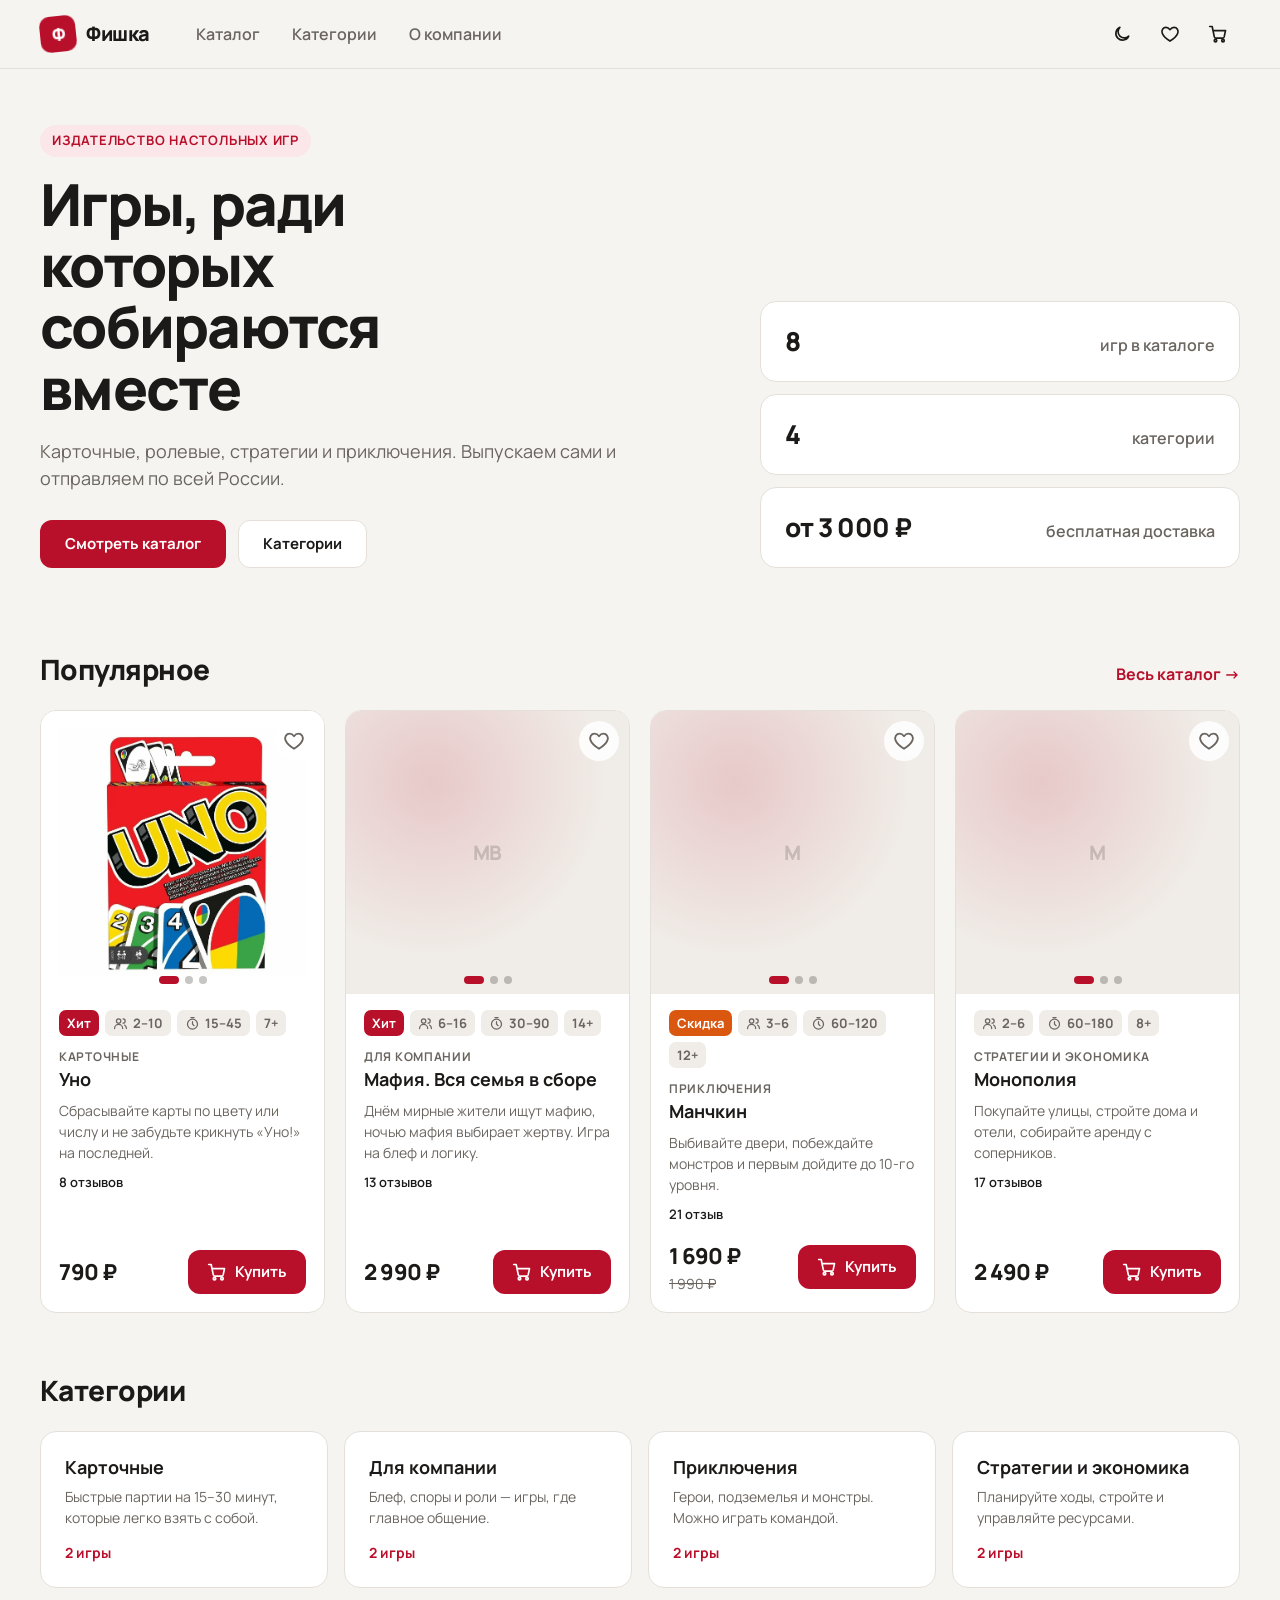
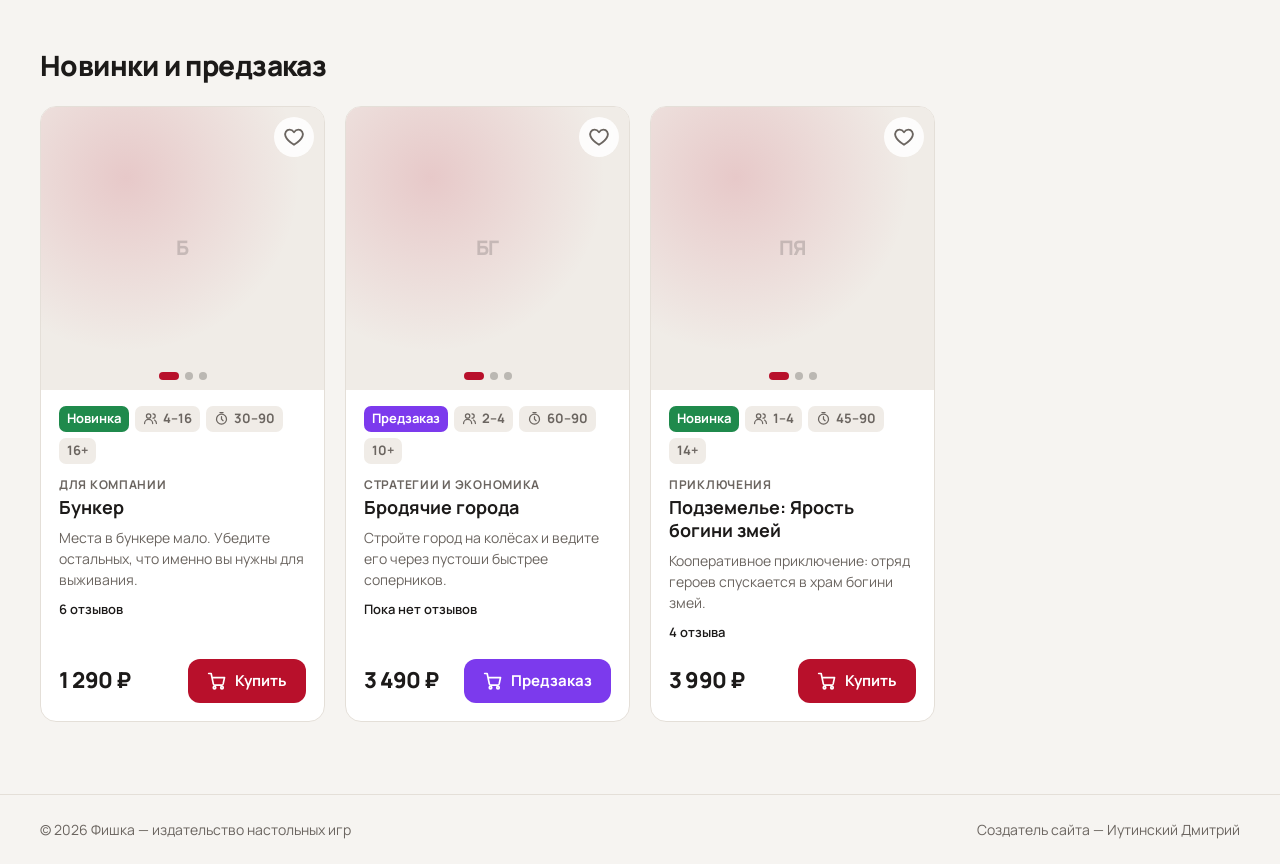
==== web/Board_game_catalog/index.html @ b1ff1ef6 "практика и web" ====
<!doctype html>
<html lang="ru">
  <head>
    <meta charset="UTF-8" />
    <meta name="viewport" content="width=device-width, initial-scale=1.0" />
    <meta name="description" content="Фишка — издательство настольных игр. Каталог игр для семьи и компании." />
    <meta name="theme-color" content="#b8102b" />
    <title>Фишка</title>
    <link
      rel="icon"
      href="data:image/svg+xml,<svg xmlns='http://www.w3.org/2000/svg' viewBox='0 0 100 100'><text y='.9em' font-size='90'></text></svg>"
    />
    <link rel="preconnect" href="https://fonts.googleapis.com" />
    <link rel="preconnect" href="https://fonts.gstatic.com" crossorigin />
    <link
      rel="stylesheet"
      href="https://fonts.googleapis.com/css2?family=Manrope:wght@400;500;600;700;800&display=swap"
    />
    <link rel="stylesheet" href="css/styles.css" />
    <script src="js/theme.js"></script>
    <script defer src="js/data.js"></script>
    <script defer src="js/dom.js"></script>
    <script defer src="js/router.js"></script>
    <script defer src="js/store.js"></script>
    <script defer src="js/components.js"></script>
    <script defer src="js/views.js"></script>
    <script defer src="js/main.js"></script>
  </head>
  <body>
    <header class="header">
      <div class="header__inner container">
        <a href="#/" class="logo">
          <span class="logo__mark" aria-hidden="true">Ф</span>
          <span>Фишка</span>
        </a>
        <nav class="nav" id="site-nav" aria-label="Основное меню"></nav>
        <div class="header__actions">
          <button class="icon-btn theme-toggle" type="button" aria-label="Тёмная тема"></button>
          <a class="icon-btn" href="#/favorites" aria-label="Избранное">
            <svg viewBox="0 0 24 24" aria-hidden="true"><path d="M12 20.5s-7.5-4.6-9.3-9.4C1.4 7.6 3.6 4 7.2 4c2 0 3.6 1.1 4.8 2.8C13.2 5.1 14.8 4 16.8 4c3.6 0 5.8 3.6 4.5 7.1-1.8 4.8-9.3 9.4-9.3 9.4z" /></svg>
            <span class="counter-badge" id="fav-count" hidden></span>
          </a>
          <a class="icon-btn" href="#/cart" aria-label="Корзина">
            <svg viewBox="0 0 24 24" aria-hidden="true"><circle cx="9" cy="20" r="1.5" /><circle cx="18" cy="20" r="1.5" /><path d="M2 3h3l2.6 12.4a2 2 0 0 0 2 1.6h7.8a2 2 0 0 0 2-1.5L21 8H6" /></svg>
            <span class="counter-badge" id="cart-count" hidden></span>
          </a>
          <button
            class="burger"
            type="button"
            aria-controls="site-nav"
            aria-expanded="false"
            aria-label="Открыть меню"
          >
            <span class="burger__line"></span>
          </button>
        </div>
      </div>
    </header>
    <main class="container">
      <nav class="breadcrumbs" aria-label="Хлебные крошки"></nav>
      <section class="page" id="app" tabindex="-1"></section>
    </main>
    <footer class="footer">
      <div class="container footer__inner">
        <span>© 2026 Фишка — издательство настольных игр</span>
        <span>Создатель сайта — Иутинский Дмитрий</span>
      </div>
    </footer>
  </body>
</html>
---- web/Board_game_catalog/css/styles.css ----
:root {
  --bg: #f6f4f1;
  --surface: #ffffff;
  --surface-2: #f0ece7;
  --text: #1c1a19;
  --muted: #6b6560;
  --border: #e4dfd8;
  --accent: #b8102b;
  --accent-hover: #970c22;
  --accent-soft: #fbe7ea;
  --preorder: #7c3aed;
  --preorder-hover: #6526cf;
  --new: #1f8a4c;
  --sale: #d9570f;
  --star: #e2a400;
  --radius: 16px;
  --radius-sm: 12px;
  --shadow: 0 1px 2px rgb(28 26 25 / 0.04), 0 10px 28px rgb(28 26 25 / 0.08);
  --header-h: 68px;

  font-family: "Manrope", system-ui, -apple-system, "Segoe UI", Roboto, sans-serif;
  line-height: 1.5;
  color: var(--text);
  background: var(--bg);
  color-scheme: light;
}

:root[data-theme="dark"] {
  --bg: #121112;
  --surface: #1c1b1d;
  --surface-2: #272529;
  --text: #f2efec;
  --muted: #a29c97;
  --border: #333035;
  --accent: #e0334f;
  --accent-hover: #f04a65;
  --accent-soft: #3a1820;
  --preorder: #9a63ff;
  --preorder-hover: #ad80ff;
  --new: #3cc27a;
  --sale: #ff8a45;
  --star: #ffc53d;
  --shadow: 0 1px 2px rgb(0 0 0 / 0.3), 0 10px 28px rgb(0 0 0 / 0.4);

  color-scheme: dark;
}

*,
*::before,
*::after {
  box-sizing: border-box;
}

html {
  scroll-padding-top: calc(var(--header-h) + 16px);
  -webkit-text-size-adjust: 100%;
}

body {
  display: flex;
  flex-direction: column;
  min-height: 100vh;
  margin: 0;
  background: var(--bg);
  transition: background-color 0.2s, color 0.2s;
  -webkit-font-smoothing: antialiased;
}

body.no-scroll {
  overflow: hidden;
}

main {
  flex: 1;
}

h1,
h2,
h3,
p,
ul,
ol,
dl,
dd {
  margin: 0;
}

h1 {
  margin-bottom: 20px;
  font-size: clamp(28px, 4vw, 40px);
  font-weight: 800;
  line-height: 1.15;
  letter-spacing: -0.02em;
}

h2 {
  font-size: clamp(22px, 3vw, 28px);
  font-weight: 800;
  letter-spacing: -0.02em;
}

a {
  color: inherit;
}

img {
  display: block;
  max-width: 100%;
}

button,
input,
select {
  font: inherit;
  color: inherit;
}

button {
  cursor: pointer;
}

:focus-visible {
  outline: 2px solid var(--accent);
  outline-offset: 2px;
}

.container {
  width: min(100% - 32px, 1200px);
  margin-inline: auto;
}

.icon {
  display: inline-grid;
  place-items: center;
  flex-shrink: 0;
}

.icon svg,
.icon-btn svg {
  width: 20px;
  height: 20px;
  fill: none;
  stroke: currentColor;
  stroke-width: 2;
  stroke-linecap: round;
  stroke-linejoin: round;
}

.header {
  position: sticky;
  top: 0;
  z-index: 20;
  background: color-mix(in srgb, var(--bg) 85%, transparent);
  backdrop-filter: saturate(180%) blur(14px);
  -webkit-backdrop-filter: saturate(180%) blur(14px);
  border-bottom: 1px solid var(--border);
}

.header__inner {
  position: relative;
  display: flex;
  align-items: center;
  gap: 32px;
  height: var(--header-h);
}

.logo {
  display: inline-flex;
  align-items: center;
  gap: 10px;
  font-size: 20px;
  font-weight: 800;
  letter-spacing: -0.02em;
  text-decoration: none;
}

.logo__mark {
  display: grid;
  place-items: center;
  width: 36px;
  height: 36px;
  border-radius: 10px;
  background: var(--accent);
  color: #fff;
  font-size: 18px;
  transform: rotate(-6deg);
  transition: transform 0.3s;
}

.logo:hover .logo__mark {
  transform: rotate(6deg);
}

.nav {
  margin-right: auto;
}

.nav__list {
  display: flex;
  gap: 4px;
  padding: 0;
  list-style: none;
}

.nav__link {
  display: block;
  padding: 8px 14px;
  border-radius: 10px;
  font-weight: 600;
  color: var(--muted);
  text-decoration: none;
  transition: background 0.15s, color 0.15s;
}

.nav__link:hover {
  color: var(--text);
  background: var(--surface-2);
}

.nav__link[aria-current="page"],
.nav__link.is-parent {
  color: var(--accent);
  background: var(--accent-soft);
}

.header__actions {
  display: flex;
  align-items: center;
  gap: 4px;
}

.icon-btn {
  position: relative;
  display: grid;
  place-items: center;
  width: 44px;
  height: 44px;
  padding: 0;
  border: 0;
  border-radius: 12px;
  background: transparent;
  font-size: 20px;
  line-height: 1;
  text-decoration: none;
  transition: background 0.15s, color 0.15s;
}

.icon-btn:hover {
  background: var(--surface-2);
}

.icon-btn--small {
  width: 36px;
  height: 36px;
  color: var(--muted);
}

.icon-btn--small:hover {
  color: var(--accent);
}

.counter-badge {
  position: absolute;
  top: 3px;
  right: 1px;
  min-width: 20px;
  height: 20px;
  padding: 0 5px;
  border: 2px solid var(--bg);
  border-radius: 10px;
  background: var(--accent);
  color: #fff;
  font-size: 11px;
  font-weight: 800;
  line-height: 16px;
  text-align: center;
}

.counter-badge[hidden] {
  display: none;
}

.burger {
  position: relative;
  display: none;
  width: 44px;
  height: 44px;
  padding: 0;
  border: 0;
  border-radius: 12px;
  background: transparent;
}

.burger__line,
.burger__line::before,
.burger__line::after {
  position: absolute;
  left: 11px;
  width: 22px;
  height: 2px;
  border-radius: 2px;
  background: var(--text);
  transition: transform 0.2s, opacity 0.2s;
}

.burger__line {
  top: 21px;
}

.burger__line::before,
.burger__line::after {
  content: "";
  left: 0;
}

.burger__line::before {
  top: -7px;
}

.burger__line::after {
  top: 7px;
}

.burger[aria-expanded="true"] .burger__line {
  background: transparent;
}

.burger[aria-expanded="true"] .burger__line::before {
  transform: translateY(7px) rotate(45deg);
}

.burger[aria-expanded="true"] .burger__line::after {
  transform: translateY(-7px) rotate(-45deg);
}

.breadcrumbs__list {
  display: flex;
  flex-wrap: wrap;
  gap: 6px;
  padding: 20px 0 0;
  list-style: none;
  font-size: 14px;
  color: var(--muted);
}

.breadcrumbs__list li + li::before {
  content: "/";
  margin-right: 6px;
  opacity: 0.5;
}

.breadcrumbs__list a {
  text-decoration: none;
}

.breadcrumbs__list a:hover {
  color: var(--accent);
}

.breadcrumbs__list [aria-current] {
  color: var(--text);
  font-weight: 600;
}

.page {
  padding: 24px 0 72px;
  outline: none;
  animation: fade 0.3s ease both;
}

@keyframes fade {
  from {
    opacity: 0;
    transform: translateY(8px);
  }
}

.lead {
  max-width: 60ch;
  font-size: 18px;
  color: var(--muted);
}

.button {
  display: inline-flex;
  align-items: center;
  justify-content: center;
  gap: 8px;
  min-height: 48px;
  padding: 0 24px;
  border: 1.5px solid transparent;
  border-radius: var(--radius-sm);
  background: var(--accent);
  color: #fff;
  font-weight: 700;
  font-size: 15px;
  text-decoration: none;
  white-space: nowrap;
  transition: background 0.15s, color 0.15s, border-color 0.15s, transform 0.1s;
}

.button:hover {
  background: var(--accent-hover);
}

.button:active {
  transform: scale(0.97);
}

.button--ghost {
  border-color: var(--border);
  background: var(--surface);
  color: var(--text);
}

.button--ghost:hover {
  border-color: var(--muted);
  background: var(--surface);
}

.button--small {
  min-height: 44px;
  padding: 0 16px;
}

.button--block {
  width: 100%;
}

.button--buy {
  min-height: 44px;
  padding: 0 18px;
}

.button--preorder {
  background: var(--preorder);
}

.button--preorder:hover {
  background: var(--preorder-hover);
}

.button--buy.is-added {
  background: var(--accent-soft);
  color: var(--accent);
}

.link-btn {
  margin-top: 12px;
  padding: 8px 0;
  border: 0;
  background: none;
  color: var(--muted);
  font-size: 14px;
  font-weight: 600;
}

.link-btn:hover {
  color: var(--accent);
}

.hero {
  display: grid;
  grid-template-columns: 1.4fr 1fr;
  gap: 48px;
  align-items: end;
  padding: 32px 0 24px;
}

.hero__label {
  display: inline-block;
  margin-bottom: 16px;
  padding: 6px 12px;
  border-radius: 999px;
  background: var(--accent-soft);
  color: var(--accent);
  font-size: 13px;
  font-weight: 700;
  letter-spacing: 0.06em;
  text-transform: uppercase;
}

.hero__title {
  max-width: 14ch;
  font-size: clamp(34px, 5.5vw, 58px);
  line-height: 1.06;
  letter-spacing: -0.03em;
}

.hero__actions {
  display: flex;
  flex-wrap: wrap;
  gap: 12px;
  margin-top: 28px;
}

.stats {
  display: grid;
  gap: 12px;
  padding: 0;
  list-style: none;
}

.stat {
  display: flex;
  align-items: baseline;
  justify-content: space-between;
  gap: 16px;
  padding: 20px 24px;
  border: 1px solid var(--border);
  border-radius: var(--radius);
  background: var(--surface);
  text-decoration: none;
  transition: border-color 0.15s, transform 0.15s;
}

.stat:hover {
  border-color: var(--accent);
  transform: translateX(-4px);
}

.stat__value {
  font-size: 26px;
  font-weight: 800;
  letter-spacing: -0.02em;
}

.stat__label {
  color: var(--muted);
  font-weight: 600;
}

.block {
  margin-top: 56px;
}

.block > h2 {
  margin-bottom: 20px;
}

.block__head {
  display: flex;
  align-items: baseline;
  justify-content: space-between;
  gap: 16px;
  margin-bottom: 20px;
}

.more {
  color: var(--accent);
  font-weight: 700;
  text-decoration: none;
}

.more:hover {
  text-decoration: underline;
}

.toolbar {
  display: grid;
  grid-template-columns: 2fr repeat(4, 1fr) auto;
  gap: 12px;
  align-items: end;
  margin-bottom: 12px;
}

.field {
  display: grid;
  gap: 6px;
}

.field label {
  font-size: 13px;
  font-weight: 700;
  color: var(--muted);
}

.input,
.select {
  width: 100%;
  height: 44px;
  padding: 0 14px;
  border: 1.5px solid var(--border);
  border-radius: var(--radius-sm);
  background: var(--surface);
  font-size: 15px;
  transition: border-color 0.15s;
  appearance: none;
  -webkit-appearance: none;
}

.select {
  padding-right: 36px;
  background-image: url("data:image/svg+xml,%3Csvg xmlns='http://www.w3.org/2000/svg' viewBox='0 0 24 24' fill='none' stroke='%23888' stroke-width='2' stroke-linecap='round'%3E%3Cpath d='m6 9 6 6 6-6'/%3E%3C/svg%3E");
  background-repeat: no-repeat;
  background-position: right 12px center;
  background-size: 16px;
  cursor: pointer;
}

.input:hover,
.select:hover {
  border-color: var(--muted);
}

.input:focus,
.select:focus {
  outline: none;
  border-color: var(--accent);
}

.counter {
  margin-bottom: 20px;
  color: var(--muted);
  font-size: 14px;
  font-weight: 600;
}

.cards {
  display: grid;
  grid-template-columns: repeat(auto-fill, minmax(260px, 1fr));
  gap: 20px;
  padding: 0;
  list-style: none;
}

.card {
  display: flex;
  flex-direction: column;
  overflow: hidden;
  border: 1px solid var(--border);
  border-radius: var(--radius);
  background: var(--surface);
  transition: box-shadow 0.2s, transform 0.2s;
}

.card:hover {
  box-shadow: var(--shadow);
  transform: translateY(-3px);
}

.card__media {
  position: relative;
}

.card__body {
  display: flex;
  flex: 1;
  flex-direction: column;
  padding: 16px 18px 18px;
}

.card__category {
  margin-top: 12px;
  color: var(--muted);
  font-size: 12px;
  font-weight: 700;
  letter-spacing: 0.06em;
  text-decoration: none;
  text-transform: uppercase;
}

.card__category:hover {
  color: var(--accent);
}

.card__title {
  margin-top: 2px;
  font-size: 18px;
  font-weight: 700;
  line-height: 1.3;
}

.card__title a {
  text-decoration: none;
}

.card__title a:hover {
  color: var(--accent);
}

.card__desc {
  display: -webkit-box;
  margin-top: 8px;
  overflow: hidden;
  color: var(--muted);
  font-size: 14px;
  -webkit-line-clamp: 3;
  -webkit-box-orient: vertical;
}

.card__reviews {
  margin-top: 10px;
  font-size: 13px;
  font-weight: 600;
}

.card__footer {
  display: flex;
  align-items: center;
  justify-content: space-between;
  gap: 12px;
  margin-top: auto;
  padding-top: 16px;
}

.photo {
  position: relative;
  display: grid;
  place-items: center;
  width: 100%;
  height: 100%;
  overflow: hidden;
  background:
    radial-gradient(circle at 30% 25%, color-mix(in srgb, var(--accent) 16%, transparent), transparent 60%),
    var(--surface-2);
}

.photo::before {
  content: attr(data-label);
  color: color-mix(in srgb, var(--text) 18%, transparent);
  font-size: clamp(20px, 22%, 64px);
  font-weight: 800;
  letter-spacing: -0.04em;
}

.photo img {
  position: absolute;
  inset: 0;
  width: 100%;
  height: 100%;
  padding: 6%;
  object-fit: contain;
  background: var(--surface);
}

.carousel {
  position: relative;
  aspect-ratio: 1 / 1;
  overflow: hidden;
  background: var(--surface-2);
}

.carousel__track {
  display: flex;
  height: 100%;
  transition: transform 0.4s cubic-bezier(0.4, 0, 0.2, 1);
}

.carousel__track > * {
  flex: 0 0 100%;
  height: 100%;
}

.carousel__link {
  display: block;
  text-decoration: none;
}

.cart-item__photo {
  text-decoration: none;
}

.carousel__btn {
  position: absolute;
  top: 50%;
  display: grid;
  place-items: center;
  width: 36px;
  height: 36px;
  margin-top: -18px;
  padding: 0;
  border: 0;
  border-radius: 50%;
  background: var(--surface);
  box-shadow: var(--shadow);
  opacity: 0;
  transition: opacity 0.2s;
}

.carousel__btn--prev {
  left: 10px;
}

.carousel__btn--next {
  right: 10px;
}

.carousel:hover .carousel__btn,
.carousel__btn:focus-visible {
  opacity: 1;
}

.carousel__dots {
  position: absolute;
  bottom: 10px;
  left: 50%;
  display: flex;
  gap: 6px;
  transform: translateX(-50%);
}

.carousel__dot {
  width: 8px;
  height: 8px;
  padding: 0;
  border: 0;
  border-radius: 4px;
  background: color-mix(in srgb, var(--text) 25%, transparent);
  transition: width 0.2s, background 0.2s;
}

.carousel__dot.is-active {
  width: 20px;
  background: var(--accent);
}

.carousel--big {
  border-radius: var(--radius);
  border: 1px solid var(--border);
}

.carousel--big .carousel__btn {
  width: 44px;
  height: 44px;
  margin-top: -22px;
  opacity: 1;
}

.gallery {
  display: grid;
  gap: 12px;
  align-content: start;
}

.thumbs {
  display: grid;
  grid-template-columns: repeat(3, 1fr);
  gap: 12px;
}

.thumbs__item {
  aspect-ratio: 1 / 1;
  padding: 0;
  overflow: hidden;
  border: 2px solid var(--border);
  border-radius: var(--radius-sm);
  background: none;
  transition: border-color 0.15s;
}

.thumbs__item.is-active {
  border-color: var(--accent);
}

.thumbs__item .photo::before {
  font-size: 22px;
}

.fav {
  position: absolute;
  top: 10px;
  right: 10px;
  display: grid;
  place-items: center;
  width: 40px;
  height: 40px;
  padding: 0;
  border: 0;
  border-radius: 50%;
  background: color-mix(in srgb, var(--surface) 85%, transparent);
  color: var(--muted);
  backdrop-filter: blur(6px);
  transition: color 0.15s, transform 0.15s;
}

.fav svg {
  width: 22px;
  height: 22px;
}

.fav:hover,
.fav.is-active {
  color: var(--accent);
}

.fav:active {
  transform: scale(0.88);
}

.fav.is-active svg {
  fill: currentColor;
}

.fav--static {
  position: static;
  width: 44px;
  height: 44px;
  flex-shrink: 0;
  border: 1.5px solid var(--border);
  border-radius: var(--radius-sm);
  background: var(--surface);
}

.chips {
  display: flex;
  flex-wrap: wrap;
  gap: 6px;
}

.chip,
.badge {
  display: inline-flex;
  align-items: center;
  gap: 5px;
  height: 26px;
  padding: 0 8px;
  border-radius: 7px;
  font-size: 13px;
  font-weight: 700;
  white-space: nowrap;
}

.chip {
  background: var(--surface-2);
  color: var(--muted);
}

.chip .icon svg {
  width: 15px;
  height: 15px;
}

.badge {
  color: #fff;
}

.badge--hit {
  background: var(--accent);
}

.badge--new {
  background: var(--new);
}

.badge--sale {
  background: var(--sale);
}

.badge--preorder {
  background: var(--preorder);
}

.price {
  display: flex;
  flex-direction: column;
}

.price__now {
  font-size: 22px;
  font-weight: 800;
  letter-spacing: -0.02em;
  white-space: nowrap;
}

.price__old {
  color: var(--muted);
  font-size: 14px;
  text-decoration: line-through;
}

.price--big {
  flex-direction: row;
  align-items: baseline;
  gap: 12px;
}

.price--big .price__now {
  font-size: 34px;
}

.price--big .price__old {
  font-size: 18px;
}

.game {
  display: grid;
  grid-template-columns: minmax(0, 1fr) minmax(0, 1fr);
  gap: 48px;
  align-items: start;
}

.game__info {
  display: grid;
  gap: 16px;
}

.game__title {
  margin: 0;
}

.game__meta {
  color: var(--muted);
  font-weight: 600;
}

.game__meta a {
  color: var(--accent);
  text-decoration: none;
}

.buy-box {
  display: grid;
  gap: 16px;
  padding: 20px;
  border: 1px solid var(--border);
  border-radius: var(--radius);
  background: var(--surface);
}

.buy-box__row {
  display: flex;
  gap: 10px;
}

.buy-box__row .button--buy {
  flex: 1;
}

.buy-box__note {
  color: var(--muted);
  font-size: 14px;
}

.stepper {
  display: inline-flex;
  align-items: center;
  flex-shrink: 0;
  height: 44px;
  border: 1.5px solid var(--border);
  border-radius: var(--radius-sm);
  background: var(--surface);
}

.stepper button {
  width: 40px;
  height: 100%;
  padding: 0;
  border: 0;
  background: none;
  color: var(--muted);
  font-size: 20px;
  font-weight: 600;
}

.stepper button:hover {
  color: var(--accent);
}

.stepper__value {
  min-width: 28px;
  font-weight: 800;
  text-align: center;
}

.info {
  display: grid;
  grid-template-columns: max-content 1fr;
  gap: 10px 24px;
}

.info dt {
  color: var(--muted);
}

.info dd {
  font-weight: 600;
}

.info a {
  color: var(--accent);
}

.tabs__list {
  display: flex;
  gap: 4px;
  overflow-x: auto;
  border-bottom: 1px solid var(--border);
  scrollbar-width: none;
}

.tabs__btn {
  padding: 12px 18px;
  border: 0;
  border-bottom: 3px solid transparent;
  background: none;
  color: var(--muted);
  font-weight: 700;
  white-space: nowrap;
  transition: color 0.15s, border-color 0.15s;
}

.tabs__btn:hover {
  color: var(--text);
}

.tabs__btn[aria-selected="true"] {
  border-bottom-color: var(--accent);
  color: var(--text);
}

.tabs__panel {
  display: grid;
  gap: 12px;
  max-width: 72ch;
  padding-top: 20px;
  font-size: 17px;
}

.list,
.steps {
  display: grid;
  gap: 10px;
  padding: 0;
  list-style: none;
}

.list li {
  display: flex;
  gap: 10px;
}

.list li::before {
  content: "";
  flex-shrink: 0;
  width: 8px;
  height: 8px;
  margin-top: 9px;
  border-radius: 2px;
  background: var(--accent);
  transform: rotate(45deg);
}

.steps {
  counter-reset: step;
}

.steps li {
  display: flex;
  align-items: center;
  gap: 14px;
  counter-increment: step;
}

.steps li::before {
  content: counter(step);
  display: grid;
  place-items: center;
  flex-shrink: 0;
  width: 32px;
  height: 32px;
  border-radius: 9px;
  background: var(--accent-soft);
  color: var(--accent);
  font-weight: 800;
}

.categories {
  display: grid;
  grid-template-columns: repeat(auto-fill, minmax(240px, 1fr));
  gap: 16px;
  padding: 0;
  list-style: none;
}

.category-card {
  display: flex;
  flex-direction: column;
  gap: 6px;
  height: 100%;
  padding: 24px;
  border: 1px solid var(--border);
  border-radius: var(--radius);
  background: var(--surface);
  text-decoration: none;
  transition: border-color 0.15s, transform 0.15s;
}

.category-card:hover {
  border-color: var(--accent);
  transform: translateY(-3px);
}

.category-card__title {
  font-size: 18px;
  line-height: 1.3;
}

.category-card__text {
  color: var(--muted);
  font-size: 14px;
}

.category-card__count {
  margin-top: auto;
  padding-top: 8px;
  color: var(--accent);
  font-size: 14px;
  font-weight: 700;
}

.cart {
  display: grid;
  grid-template-columns: minmax(0, 1fr) 380px;
  gap: 32px;
  align-items: start;
}

.cart__list {
  padding: 0;
  list-style: none;
  border: 1px solid var(--border);
  border-radius: var(--radius);
  background: var(--surface);
}

.cart-item {
  display: grid;
  grid-template-columns: 88px minmax(0, 1fr) auto auto;
  gap: 16px;
  align-items: center;
  padding: 16px 20px;
}

.cart-item + .cart-item {
  border-top: 1px solid var(--border);
}

.cart-item__photo {
  display: block;
  width: 88px;
  height: 88px;
  overflow: hidden;
  border-radius: var(--radius-sm);
}

.cart-item__photo .photo::before {
  font-size: 22px;
}

.cart-item__info {
  display: grid;
  gap: 4px;
  justify-items: start;
}

.cart-item__title {
  font-weight: 700;
  text-decoration: none;
}

.cart-item__title:hover {
  color: var(--accent);
}

.cart-item__meta {
  color: var(--muted);
  font-size: 14px;
}

.cart-item .stepper {
  height: 36px;
  margin-top: 4px;
}

.cart-item .stepper button {
  width: 34px;
}

.cart-item__sum {
  font-size: 18px;
  white-space: nowrap;
}

.summary {
  position: sticky;
  top: calc(var(--header-h) + 16px);
  display: grid;
  gap: 16px;
  padding: 24px;
  border: 1px solid var(--border);
  border-radius: var(--radius);
  background: var(--surface);
}

.summary .info {
  grid-template-columns: 1fr auto;
}

.summary .info dd {
  text-align: right;
}

.summary__hint {
  padding: 10px 12px;
  border-radius: 10px;
  background: var(--accent-soft);
  color: var(--accent);
  font-size: 14px;
  font-weight: 600;
}

.summary__total {
  display: flex;
  justify-content: space-between;
  padding-top: 16px;
  border-top: 1px solid var(--border);
  font-size: 20px;
  font-weight: 800;
}

.order-form {
  display: grid;
  gap: 12px;
}

.order-form .button {
  margin-top: 4px;
}

.features {
  display: grid;
  grid-template-columns: repeat(3, 1fr);
  gap: 16px;
  margin-top: 32px;
  padding: 0;
  list-style: none;
}

.feature {
  padding: 24px;
  border: 1px solid var(--border);
  border-radius: var(--radius);
  background: var(--surface);
}

.feature h3 {
  font-size: 18px;
  line-height: 1.3;
}

.feature p {
  margin-top: 8px;
  color: var(--muted);
}

.empty {
  display: grid;
  justify-items: center;
  gap: 8px;
  padding: 56px 16px;
  border: 1.5px dashed var(--border);
  border-radius: var(--radius);
  color: var(--muted);
  text-align: center;
}

.empty__title {
  color: var(--text);
  font-size: 20px;
  font-weight: 700;
}

.empty .button {
  margin-top: 12px;
}

.footer {
  padding: 24px 0;
  border-top: 1px solid var(--border);
  color: var(--muted);
  font-size: 14px;
}

.footer__inner {
  display: flex;
  flex-wrap: wrap;
  justify-content: space-between;
  gap: 8px;
}

.toast {
  position: fixed;
  left: 50%;
  bottom: calc(24px + env(safe-area-inset-bottom));
  z-index: 50;
  max-width: calc(100% - 32px);
  padding: 14px 20px;
  border-radius: var(--radius-sm);
  background: var(--text);
  color: var(--bg);
  font-weight: 600;
  box-shadow: var(--shadow);
  opacity: 0;
  pointer-events: none;
  transform: translate(-50%, 20px);
  transition: opacity 0.25s, transform 0.25s;
}

.toast.is-visible {
  opacity: 1;
  transform: translate(-50%, 0);
}

@media (max-width: 1024px) {
  .toolbar {
    grid-template-columns: repeat(3, 1fr);
  }

  .toolbar .field:first-child {
    grid-column: 1 / -1;
  }

  .cart {
    grid-template-columns: 1fr;
  }

  .summary {
    position: static;
  }
}

@media (max-width: 860px) {
  .header__inner {
    gap: 12px;
  }

  .burger {
    display: block;
  }

  .header__actions {
    margin-left: auto;
  }

  .nav {
    position: absolute;
    top: 100%;
    left: -16px;
    right: -16px;
    margin: 0;
    padding: 8px 16px 16px;
    border-bottom: 1px solid var(--border);
    background: var(--bg);
    box-shadow: var(--shadow);
    visibility: hidden;
    opacity: 0;
    transform: translateY(-8px);
    transition: opacity 0.2s, transform 0.2s, visibility 0.2s;
  }

  .nav.is-open {
    visibility: visible;
    opacity: 1;
    transform: none;
  }

  .nav__list {
    flex-direction: column;
  }

  .nav__link {
    padding: 12px 14px;
  }

  .hero {
    grid-template-columns: 1fr;
    gap: 28px;
  }

  .stats {
    grid-template-columns: repeat(3, 1fr);
  }

  .stat {
    flex-direction: column;
    gap: 2px;
    padding: 16px;
  }

  .game {
    grid-template-columns: 1fr;
    gap: 28px;
  }

  .features {
    grid-template-columns: 1fr;
  }
}

@media (max-width: 600px) {
  :root {
    --header-h: 60px;
  }

  .lead {
    font-size: 16px;
  }

  .hero__actions .button {
    flex: 1;
  }

  .stats {
    gap: 8px;
  }

  .stat {
    padding: 12px;
  }

  .stat__value {
    font-size: 18px;
  }

  .stat__label {
    font-size: 12px;
  }

  .toolbar {
    grid-template-columns: 1fr 1fr;
  }

  .toolbar .button {
    grid-column: 1 / -1;
  }

  .cards {
    grid-template-columns: repeat(2, minmax(0, 1fr));
    gap: 12px;
  }

  .card__body {
    padding: 12px;
  }

  .chip,
  .badge {
    height: 24px;
    padding: 0 6px;
    font-size: 12px;
  }

  .card__title {
    font-size: 15px;
  }

  .card__desc {
    display: none;
  }

  .card__footer {
    flex-direction: column;
    align-items: stretch;
    gap: 10px;
  }

  .price__now {
    font-size: 19px;
  }

  .card .button--buy {
    width: 100%;
  }

  .carousel:not(.carousel--big) .carousel__btn {
    display: none;
  }

  .card .fav {
    width: 34px;
    height: 34px;
  }

  .price--big .price__now {
    font-size: 28px;
  }

  .cart-item {
    grid-template-columns: 72px minmax(0, 1fr) auto;
    gap: 12px;
    padding: 14px;
  }

  .cart-item__photo {
    width: 72px;
    height: 72px;
  }

  .cart-item__sum {
    grid-column: 2;
    grid-row: 2;
    font-size: 16px;
  }

  .cart-item .icon-btn {
    grid-column: 3;
    grid-row: 1;
    align-self: start;
  }

  .summary {
    padding: 20px;
  }
}

@media (hover: none) {
  .card:hover,
  .category-card:hover,
  .stat:hover {
    transform: none;
    box-shadow: none;
  }
}

@media (prefers-reduced-motion: reduce) {
  *,
  *::before,
  *::after {
    animation-duration: 0.01ms !important;
    transition-duration: 0.01ms !important;
  }
}
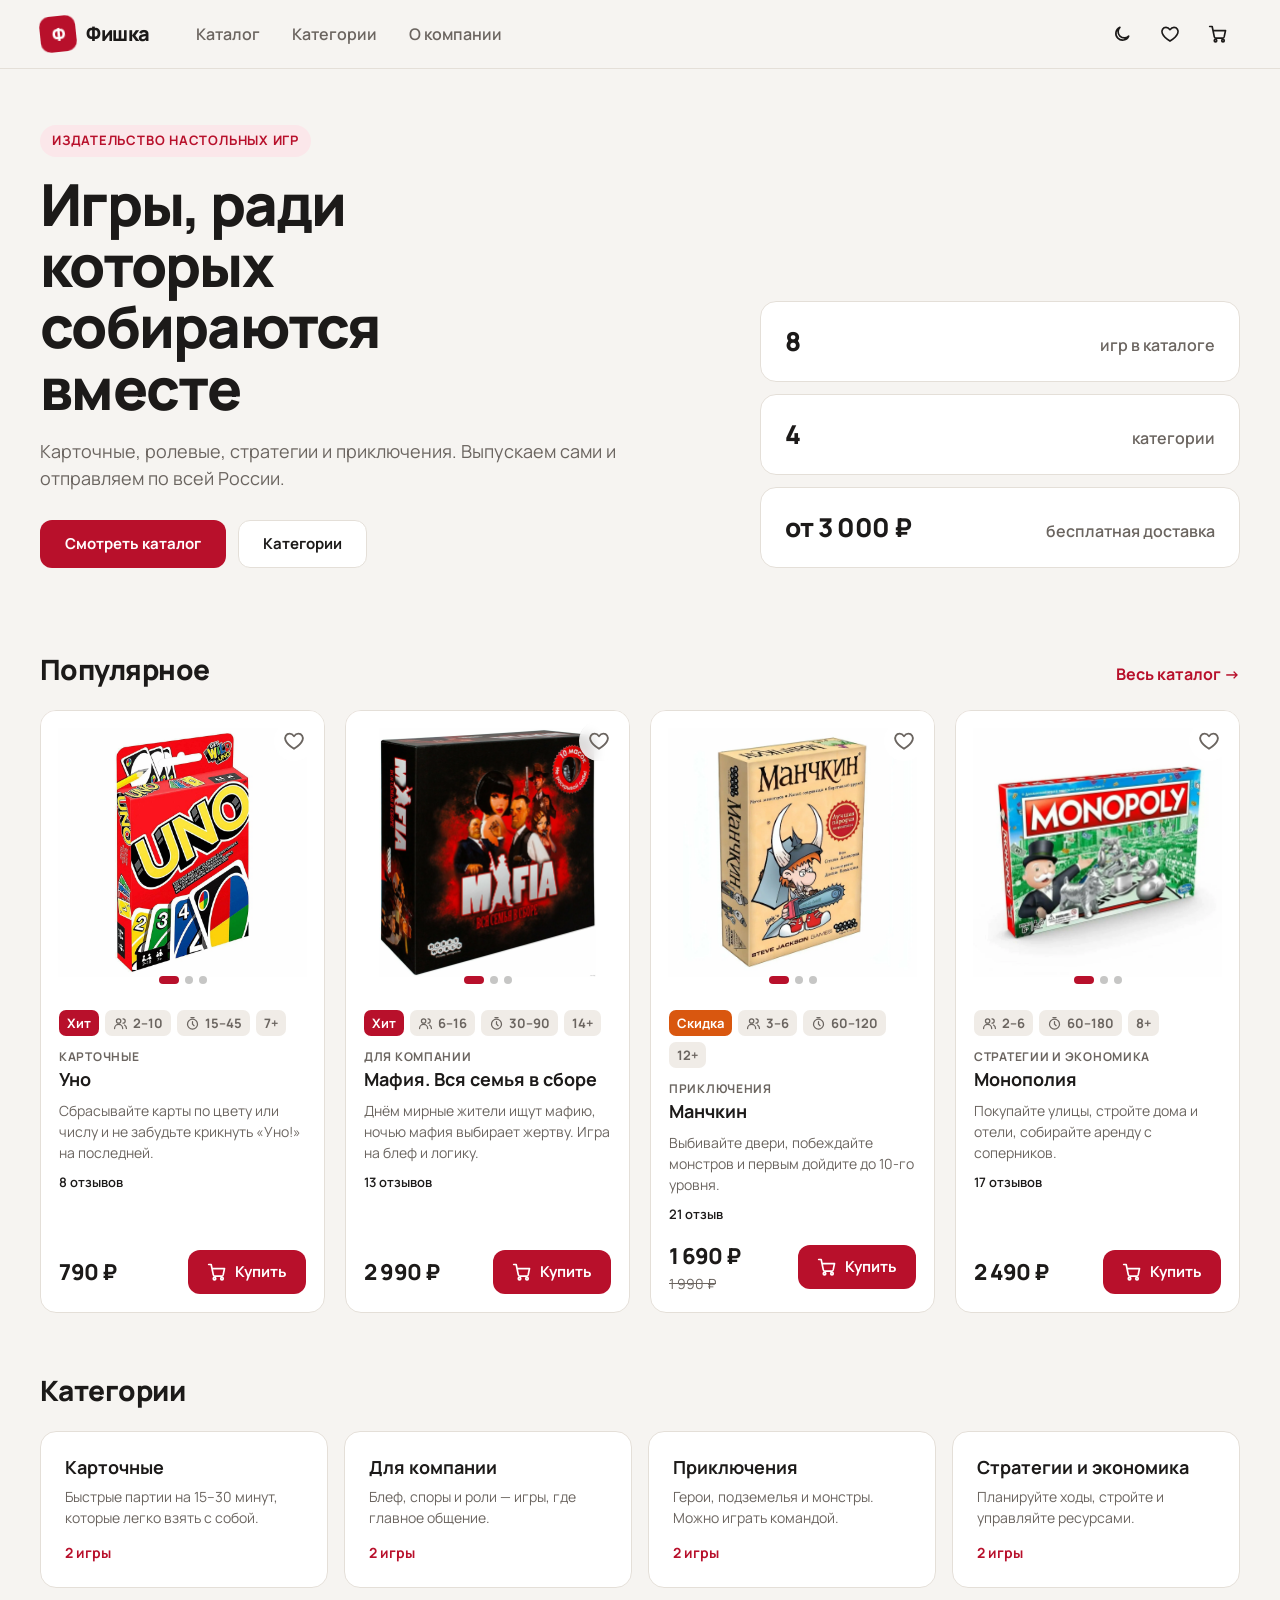
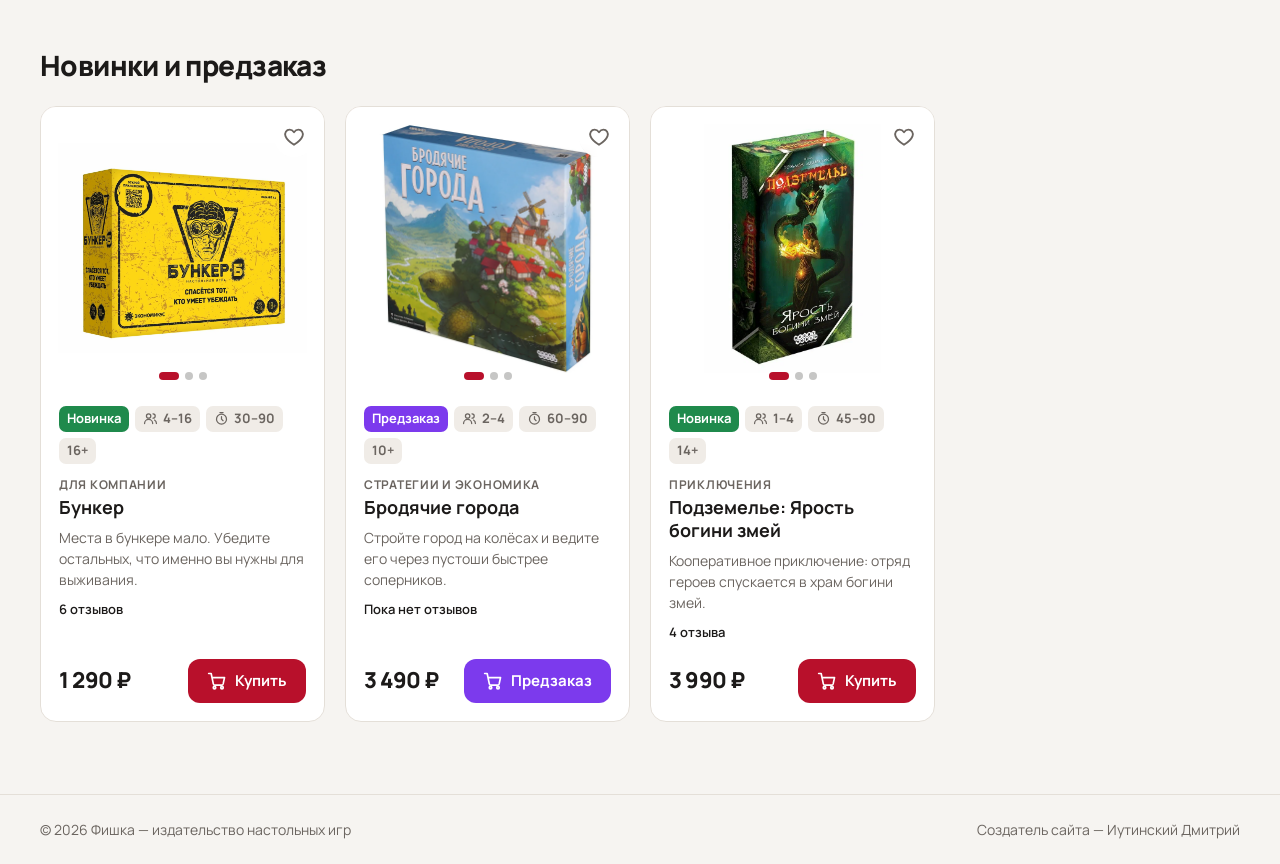
==== commit 752337da: "правки" ====
--- a/web/Board_game_catalog/index.html
+++ b/web/Board_game_catalog/index.html
@@ -3,7 +3,10 @@
   <head>
     <meta charset="UTF-8" />
     <meta name="viewport" content="width=device-width, initial-scale=1.0" />
-    <meta name="description" content="Фишка — издательство настольных игр. Каталог игр для семьи и компании." />
+    <meta
+      name="description"
+      content="Фишка — издательство настольных игр. Каталог игр для семьи и компании."
+    />
     <meta name="theme-color" content="#b8102b" />
     <title>Фишка</title>
     <link
@@ -35,13 +38,27 @@
         </a>
         <nav class="nav" id="site-nav" aria-label="Основное меню"></nav>
         <div class="header__actions">
-          <button class="icon-btn theme-toggle" type="button" aria-label="Тёмная тема"></button>
+          <button
+            class="icon-btn theme-toggle"
+            type="button"
+            aria-label="Тёмная тема"
+          ></button>
           <a class="icon-btn" href="#/favorites" aria-label="Избранное">
-            <svg viewBox="0 0 24 24" aria-hidden="true"><path d="M12 20.5s-7.5-4.6-9.3-9.4C1.4 7.6 3.6 4 7.2 4c2 0 3.6 1.1 4.8 2.8C13.2 5.1 14.8 4 16.8 4c3.6 0 5.8 3.6 4.5 7.1-1.8 4.8-9.3 9.4-9.3 9.4z" /></svg>
+            <svg viewBox="0 0 24 24" aria-hidden="true">
+              <path
+                d="M12 20.5s-7.5-4.6-9.3-9.4C1.4 7.6 3.6 4 7.2 4c2 0 3.6 1.1 4.8 2.8C13.2 5.1 14.8 4 16.8 4c3.6 0 5.8 3.6 4.5 7.1-1.8 4.8-9.3 9.4-9.3 9.4z"
+              />
+            </svg>
             <span class="counter-badge" id="fav-count" hidden></span>
           </a>
           <a class="icon-btn" href="#/cart" aria-label="Корзина">
-            <svg viewBox="0 0 24 24" aria-hidden="true"><circle cx="9" cy="20" r="1.5" /><circle cx="18" cy="20" r="1.5" /><path d="M2 3h3l2.6 12.4a2 2 0 0 0 2 1.6h7.8a2 2 0 0 0 2-1.5L21 8H6" /></svg>
+            <svg viewBox="0 0 24 24" aria-hidden="true">
+              <circle cx="9" cy="20" r="1.5" />
+              <circle cx="18" cy="20" r="1.5" />
+              <path
+                d="M2 3h3l2.6 12.4a2 2 0 0 0 2 1.6h7.8a2 2 0 0 0 2-1.5L21 8H6"
+              />
+            </svg>
             <span class="counter-badge" id="cart-count" hidden></span>
           </a>
           <button
